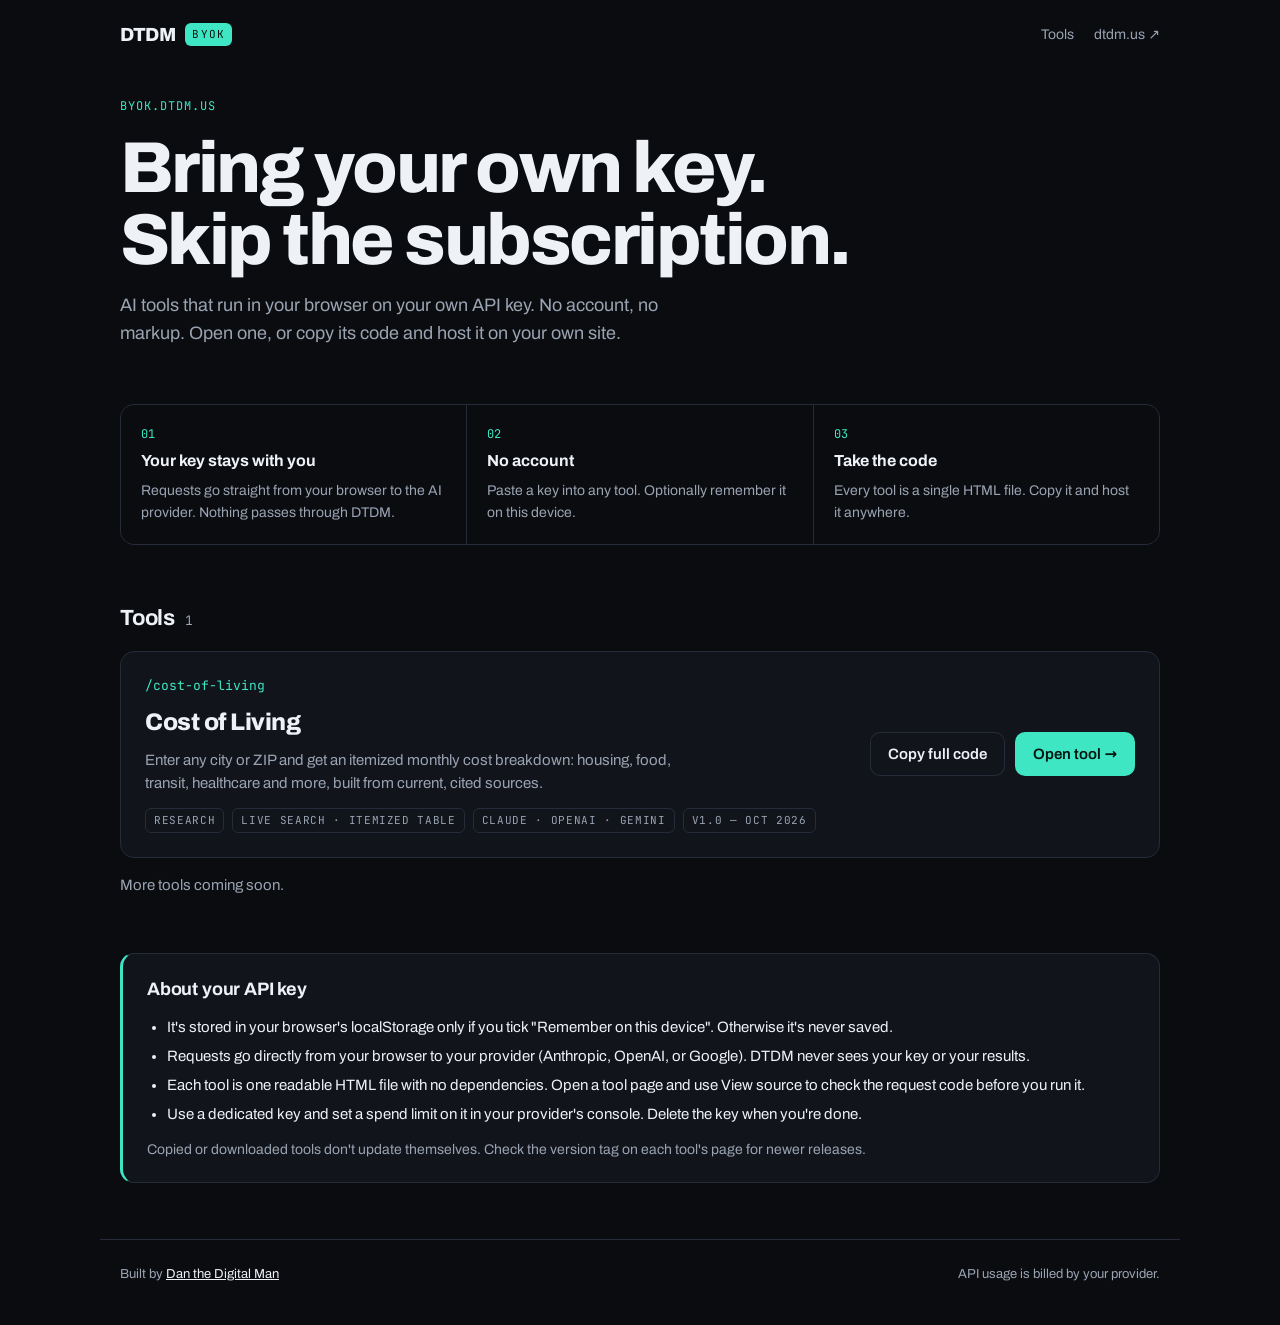
==== public/index.html @ 5bd06b3e "Add files via upload" ====
<!doctype html>
<html lang="en">
<head>
<meta charset="utf-8">
<meta name="viewport" content="width=device-width, initial-scale=1">
<title>BYOK Tools · DTDM</title>
<meta name="description" content="AI tools that run in your browser on your own API key. No account, no markup. Open one, or copy its code and host it on your own site.">
<meta name="theme-color" content="#0a0c10">
<meta property="og:title" content="BYOK Tools · DTDM">
<meta property="og:description" content="Bring your own key. Skip the subscription.">
<meta property="og:url" content="https://byok.dtdm.us/">
<link rel="canonical" href="https://byok.dtdm.us/">
<link rel="icon" href="assets/favicon.svg" type="image/svg+xml">
<link rel="preload" href="assets/fonts/archivo-latin.woff2" as="font" type="font/woff2" crossorigin>
<link rel="stylesheet" href="assets/fonts.css">
<link rel="stylesheet" href="assets/site.css">
</head>
<body>

<header class="shell site-header">
  <a class="brand" href="./" aria-label="BYOK Tools home"><b>DTDM</b><span class="pill">BYOK</span></a>
  <nav class="nav" aria-label="Main">
    <a href="#tools">Tools</a>
    <a href="https://dtdm.us" target="_blank" rel="noopener">dtdm.us ↗</a>
  </nav>
</header>

<main class="shell">

  <section class="hero">
    <div class="mono eyebrow">byok.dtdm.us</div>
    <h1>Bring your own key. Skip the subscription.</h1>
    <p class="lede">AI tools that run in your browser on your own API key. No account, no markup. Open one, or copy its code and host it on your own site.</p>
  </section>

  <section class="facts" aria-label="Why BYOK">
    <div><span class="n">01</span><strong>Your key stays with you</strong><span class="t">Requests go straight from your browser to the AI provider. Nothing passes through DTDM.</span></div>
    <div><span class="n">02</span><strong>No account</strong><span class="t">Paste a key into any tool. Optionally remember it on this device.</span></div>
    <div><span class="n">03</span><strong>Take the code</strong><span class="t">Every tool is a single HTML file. Copy it and host it anywhere.</span></div>
  </section>

  <section class="tools" id="tools">
    <div class="tools-head"><h2>Tools</h2><span class="count">1</span></div>

    <article class="tool-card">
      <div class="body">
        <div class="slug">/cost-of-living</div>
        <h3>Cost of Living</h3>
        <p>Enter any city or ZIP and get an itemized monthly cost breakdown: housing, food, transit, healthcare and more, built from current, cited sources.</p>
        <div class="chips">
          <span>Research</span>
          <span>Live search · Itemized table</span>
          <span>Claude · OpenAI · Gemini</span>
          <span>v1.0 — Oct 2026</span>
        </div>
      </div>
      <div class="btn-row">
        <button type="button" class="btn" data-copy="tools/cost-of-living.html">Copy full code</button>
        <a class="btn btn-primary" href="cost-of-living/">Open tool →</a>
      </div>
    </article>

    <p class="muted">More tools coming soon.</p>
  </section>

  <section class="trust" id="trust" aria-labelledby="trust-h">
    <h2 id="trust-h">About your API key</h2>
    <ul>
      <li>It's stored in your browser's localStorage only if you tick "Remember on this device". Otherwise it's never saved.</li>
      <li>Requests go directly from your browser to your provider (Anthropic, OpenAI, or Google). DTDM never sees your key or your results.</li>
      <li>Each tool is one readable HTML file with no dependencies. Open a tool page and use View source to check the request code before you run it.</li>
      <li>Use a dedicated key and set a spend limit on it in your provider's console. Delete the key when you're done.</li>
    </ul>
    <p>Copied or downloaded tools don't update themselves. Check the version tag on each tool's page for newer releases.</p>
  </section>

</main>

<footer class="shell site-footer">
  <span>Built by <a href="https://dtdm.us" target="_blank" rel="noopener">Dan the Digital Man</a></span>
  <span>API usage is billed by your provider.</span>
</footer>

<script src="assets/site.js"></script>
</body>
</html>
---- public/assets/fonts.css ----
/* Self-hosted fonts (Archivo + JetBrains Mono). Variable fonts: one file per script covers every weight. */
@font-face{font-family:'Archivo';font-style:normal;font-weight:400 800;font-display:swap;src:url("fonts/archivo-vietnamese.woff2") format('woff2');unicode-range:U+0102-0103,U+0110-0111,U+0128-0129,U+0168-0169,U+01A0-01A1,U+01AF-01B0,U+0300-0301,U+0303-0304,U+0308-0309,U+0323,U+0329,U+1EA0-1EF9,U+20AB}
@font-face{font-family:'Archivo';font-style:normal;font-weight:400 800;font-display:swap;src:url("fonts/archivo-latin-ext.woff2") format('woff2');unicode-range:U+0100-02BA,U+02BD-02C5,U+02C7-02CC,U+02CE-02D7,U+02DD-02FF,U+0304,U+0308,U+0329,U+1D00-1DBF,U+1E00-1E9F,U+1EF2-1EFF,U+2020,U+20A0-20AB,U+20AD-20C0,U+2113,U+2C60-2C7F,U+A720-A7FF}
@font-face{font-family:'Archivo';font-style:normal;font-weight:400 800;font-display:swap;src:url("fonts/archivo-latin.woff2") format('woff2');unicode-range:U+0000-00FF,U+0131,U+0152-0153,U+02BB-02BC,U+02C6,U+02DA,U+02DC,U+0304,U+0308,U+0329,U+2000-206F,U+20AC,U+2122,U+2191,U+2193,U+2212,U+2215,U+FEFF,U+FFFD}
@font-face{font-family:'JetBrains Mono';font-style:normal;font-weight:400 500;font-display:swap;src:url("fonts/jetbrains-mono-cyrillic-ext.woff2") format('woff2');unicode-range:U+0460-052F,U+1C80-1C8A,U+20B4,U+2DE0-2DFF,U+A640-A69F,U+FE2E-FE2F}
@font-face{font-family:'JetBrains Mono';font-style:normal;font-weight:400 500;font-display:swap;src:url("fonts/jetbrains-mono-cyrillic.woff2") format('woff2');unicode-range:U+0301,U+0400-045F,U+0490-0491,U+04B0-04B1,U+2116}
@font-face{font-family:'JetBrains Mono';font-style:normal;font-weight:400 500;font-display:swap;src:url("fonts/jetbrains-mono-greek.woff2") format('woff2');unicode-range:U+0370-0377,U+037A-037F,U+0384-038A,U+038C,U+038E-03A1,U+03A3-03FF}
@font-face{font-family:'JetBrains Mono';font-style:normal;font-weight:400 500;font-display:swap;src:url("fonts/jetbrains-mono-vietnamese.woff2") format('woff2');unicode-range:U+0102-0103,U+0110-0111,U+0128-0129,U+0168-0169,U+01A0-01A1,U+01AF-01B0,U+0300-0301,U+0303-0304,U+0308-0309,U+0323,U+0329,U+1EA0-1EF9,U+20AB}
@font-face{font-family:'JetBrains Mono';font-style:normal;font-weight:400 500;font-display:swap;src:url("fonts/jetbrains-mono-latin-ext.woff2") format('woff2');unicode-range:U+0100-02BA,U+02BD-02C5,U+02C7-02CC,U+02CE-02D7,U+02DD-02FF,U+0304,U+0308,U+0329,U+1D00-1DBF,U+1E00-1E9F,U+1EF2-1EFF,U+2020,U+20A0-20AB,U+20AD-20C0,U+2113,U+2C60-2C7F,U+A720-A7FF}
@font-face{font-family:'JetBrains Mono';font-style:normal;font-weight:400 500;font-display:swap;src:url("fonts/jetbrains-mono-latin.woff2") format('woff2');unicode-range:U+0000-00FF,U+0131,U+0152-0153,U+02BB-02BC,U+02C6,U+02DA,U+02DC,U+0304,U+0308,U+0329,U+2000-206F,U+20AC,U+2122,U+2191,U+2193,U+2212,U+2215,U+FEFF,U+FFFD}
---- public/assets/site.css ----
/* BYOK site styles. Palette and type live in :root; change them here and every page follows. */
:root {
  --bg: #0a0c10;
  --panel: #11141b;
  --panel2: #171b25;
  --line: #252b38;
  --line-hover: #3a4252;
  --ink: #eef1f6;
  --mute: #9aa3b2;
  --acc: #3ee6c4;
  --acc-hover: #6cf0d4;
  --accink: #04140f;
  --err: #ff8a8a;
  --ok: #3ee6c4;
  --sans: Archivo, system-ui, -apple-system, "Segoe UI", Roboto, Helvetica, Arial, sans-serif;
  --mono: "JetBrains Mono", ui-monospace, SFMono-Regular, Menlo, Consolas, monospace;
}

*, *::before, *::after { box-sizing: border-box; }
html { -webkit-text-size-adjust: 100%; }
body {
  margin: 0; min-height: 100vh; display: flex; flex-direction: column;
  background: var(--bg); color: var(--ink);
  font-family: var(--sans); font-size: 15px; line-height: 1.55;
  -webkit-font-smoothing: antialiased;
}
a { color: var(--acc); }
a:hover { color: #9af5e2; }
:focus-visible { outline: 2px solid var(--acc); outline-offset: 2px; border-radius: 6px; }
h1, h2, h3 { margin: 0; }
p { margin: 0; }
code { font-family: var(--mono); font-size: 0.92em; color: var(--ink); }

.shell { width: 100%; max-width: 1080px; margin: 0 auto; padding-left: 20px; padding-right: 20px; }
main.shell { flex: 1; display: grid; grid-template-columns: minmax(0, 1fr); gap: 56px; align-content: start; }

/* Header */
.site-header { display: flex; align-items: center; justify-content: space-between; gap: 16px; flex-wrap: wrap; padding-top: 20px; padding-bottom: 20px; }
.brand { display: flex; align-items: center; gap: 10px; color: var(--ink); text-decoration: none; }
.brand:hover { color: var(--ink); }
.brand b { font-weight: 800; font-size: 19px; letter-spacing: -0.02em; }
.brand .pill { font-family: var(--mono); font-size: 11px; letter-spacing: 0.1em; color: var(--accink); background: var(--acc); border-radius: 6px; padding: 3px 7px; }
.nav { display: flex; gap: 20px; font-size: 14px; white-space: nowrap; }
.nav a { color: var(--mute); text-decoration: none; }
.nav a:hover { color: var(--ink); }

/* Type helpers */
.mono { font-family: var(--mono); font-size: 12px; letter-spacing: 0.08em; text-transform: uppercase; }
.eyebrow { color: var(--acc); }
.lede { color: var(--mute); font-size: 18px; max-width: 58ch; text-wrap: pretty; }
.muted { color: var(--mute); }

/* Buttons */
.btn {
  display: inline-flex; align-items: center; justify-content: center; gap: 8px;
  min-height: 44px; padding: 10px 18px; border: 0; border-radius: 10px;
  font: 600 15px var(--sans); text-decoration: none; cursor: pointer;
  background: transparent; color: var(--ink); box-shadow: inset 0 0 0 1px var(--line);
}
.btn:hover { color: var(--ink); box-shadow: inset 0 0 0 1px var(--acc); }
.btn-primary { background: var(--acc); color: var(--accink); box-shadow: none; }
.btn-primary:hover { background: var(--acc-hover); color: var(--accink); box-shadow: none; }
.btn[disabled] { opacity: 0.55; cursor: not-allowed; }

/* Home */
.hero { display: grid; gap: 16px; max-width: 760px; padding-top: 28px; }
.hero h1 { font-size: clamp(40px, 7vw, 72px); line-height: 1; letter-spacing: -0.035em; font-weight: 800; text-wrap: balance; }
.facts { display: grid; grid-template-columns: repeat(auto-fit, minmax(min(100%, 240px), 1fr)); gap: 1px; background: var(--line); border: 1px solid var(--line); border-radius: 14px; overflow: hidden; }
.facts > div { background: var(--bg); padding: 20px; display: grid; gap: 6px; align-content: start; }
.facts .n { font-family: var(--mono); font-size: 12px; color: var(--acc); }
.facts strong { font-size: 16px; }
.facts span.t { color: var(--mute); font-size: 14px; text-wrap: pretty; }

.tools { display: grid; gap: 16px; }
.tools-head { display: flex; align-items: baseline; gap: 10px; }
.tools-head h2 { font-size: 22px; font-weight: 700; letter-spacing: -0.01em; }
.tools-head .count { font-family: var(--mono); font-size: 13px; color: var(--mute); }
.tool-card { background: var(--panel); border: 1px solid var(--line); border-radius: 14px; padding: 24px; display: flex; gap: 24px; flex-wrap: wrap; align-items: center; justify-content: space-between; }
.tool-card:hover { border-color: var(--line-hover); }
.tool-card .body { display: grid; gap: 8px; flex: 1 1 420px; min-width: 0; }
.tool-card .slug { font-family: var(--mono); font-size: 13px; color: var(--acc); }
.tool-card h3 { font-size: 24px; font-weight: 800; letter-spacing: -0.02em; }
.tool-card p { color: var(--mute); max-width: 62ch; text-wrap: pretty; }
.chips { display: flex; gap: 8px; flex-wrap: wrap; margin-top: 4px; font-family: var(--mono); font-size: 11px; letter-spacing: 0.06em; text-transform: uppercase; color: var(--mute); }
.chips span { border: 1px solid var(--line); border-radius: 6px; padding: 3px 8px; }
.btn-row { display: flex; gap: 10px; flex-wrap: wrap; }

/* Trust panel */
.trust { background: var(--panel); border: 1px solid var(--line); border-left: 3px solid var(--acc); border-radius: 14px; padding: 22px 24px; display: grid; gap: 12px; }
.trust h2, .trust h3 { font-size: 18px; font-weight: 700; letter-spacing: -0.01em; }
.trust ul { margin: 0; padding-left: 20px; display: grid; gap: 6px; }
.trust p { color: var(--mute); font-size: 14px; }

/* Tool page */
.back { color: var(--mute); text-decoration: none; font-size: 14px; justify-self: start; }
.back:hover { color: var(--ink); }
.tool-head { display: flex; gap: 24px; flex-wrap: wrap; align-items: flex-end; justify-content: space-between; }
.tool-head .body { display: grid; gap: 8px; flex: 1 1 420px; min-width: 0; }
.tool-head .slug { font-family: var(--mono); font-size: 13px; color: var(--acc); }
.tool-head h1 { font-size: clamp(34px, 5vw, 48px); line-height: 1.05; letter-spacing: -0.03em; font-weight: 800; }
.tool-head p { color: var(--mute); max-width: 62ch; text-wrap: pretty; }
.copy-state { font-size: 13px; color: var(--mute); min-height: 1.4em; }
.copy-state.bad { color: var(--err); }
.runner { border: 1px solid var(--line); border-radius: 14px; overflow: hidden; background: var(--bg); }
.runner iframe { display: block; width: 100%; height: 1100px; border: 0; background: var(--bg); }
.codebox pre { font-variant-ligatures: none; margin: 0; max-height: 460px; overflow: auto; background: #07090c; border: 1px solid var(--line); border-radius: 14px; padding: 16px; font: 12.5px/1.55 var(--mono); color: #c9d1db; tab-size: 2; white-space: pre; }
.how { display: grid; gap: 12px; }
.how h2 { font-size: 18px; font-weight: 700; }
.how ol { margin: 0; padding-left: 20px; display: grid; gap: 6px; color: var(--mute); }
.how ol strong { color: var(--ink); font-weight: 600; }

/* Footer */
.site-footer { display: flex; gap: 16px; flex-wrap: wrap; justify-content: space-between; padding-top: 24px; padding-bottom: 40px; margin-top: 56px; border-top: 1px solid var(--line); color: var(--mute); font-size: 13px; }
.site-footer a { color: var(--ink); }

[hidden] { display: none !important; }
@media (max-width: 640px) {
  main.shell { gap: 40px; }
  .nav { gap: 14px; }
  .runner iframe { height: 1400px; }
}
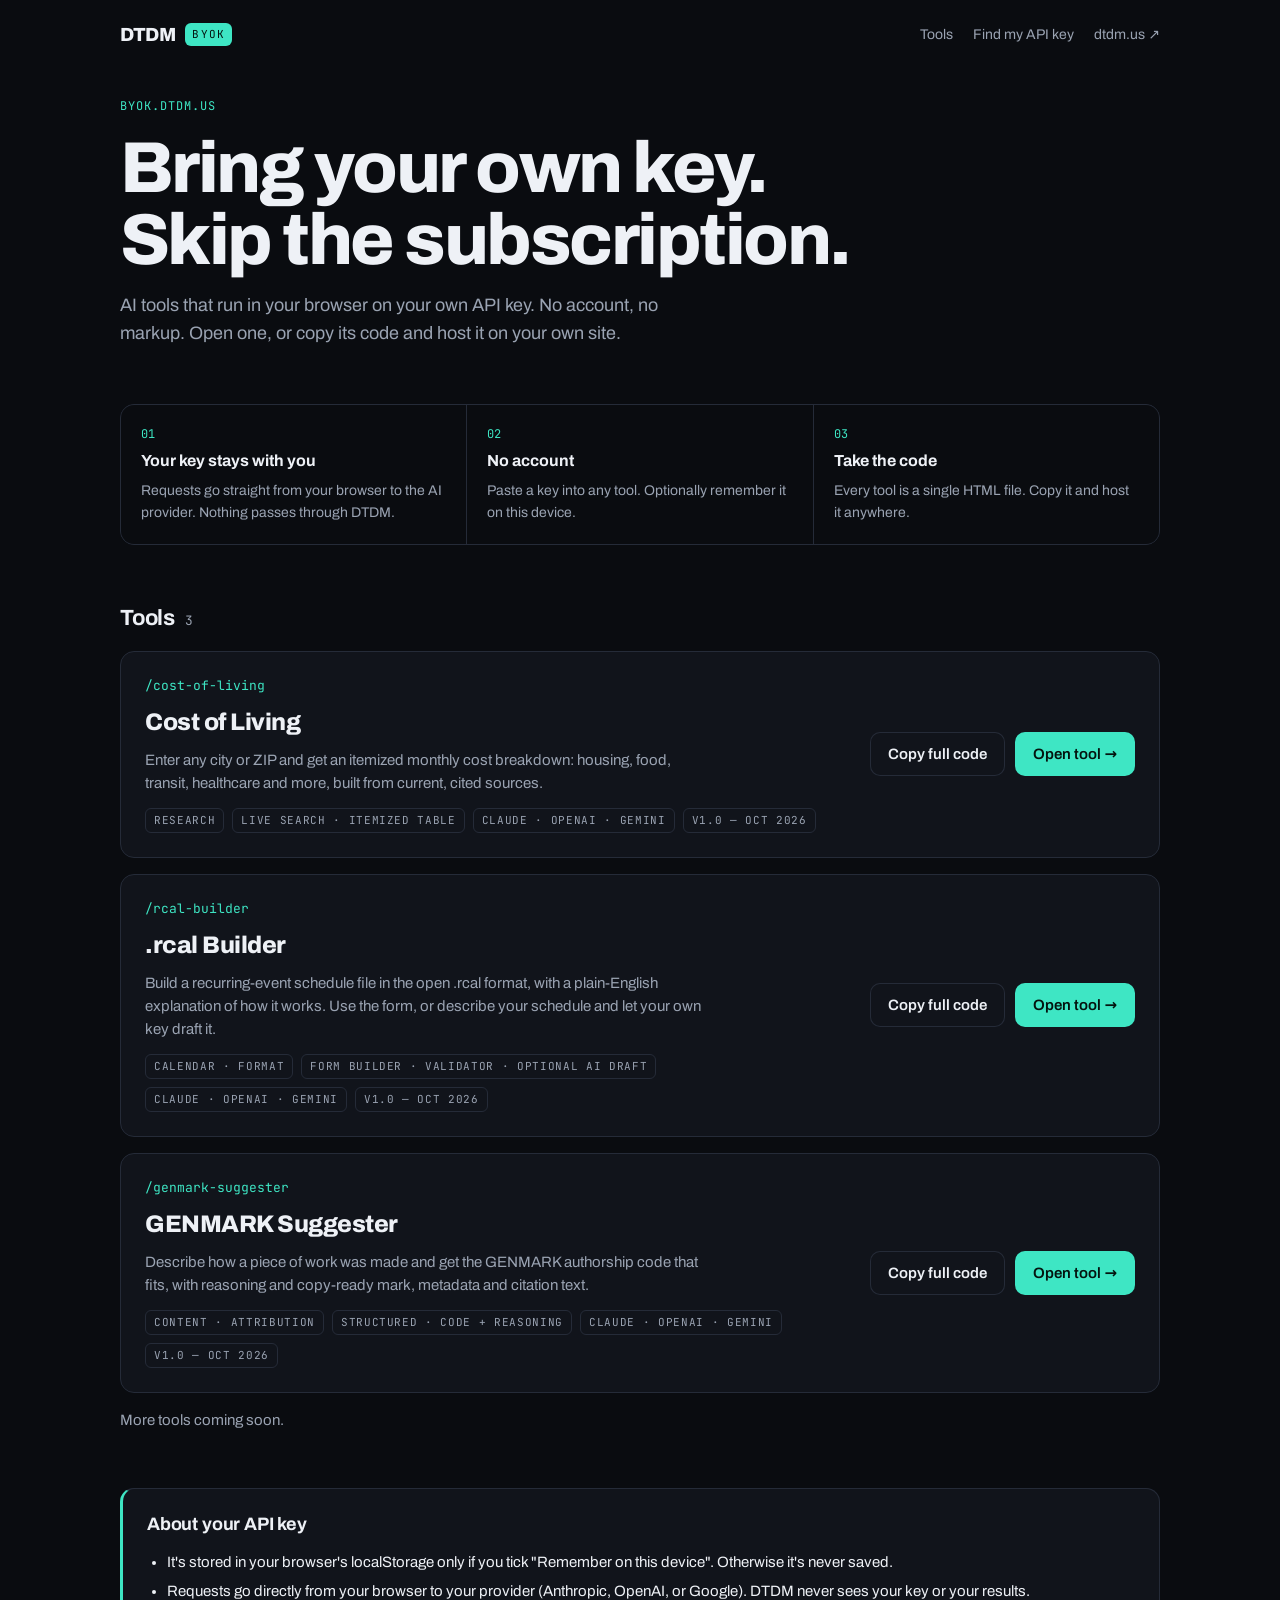
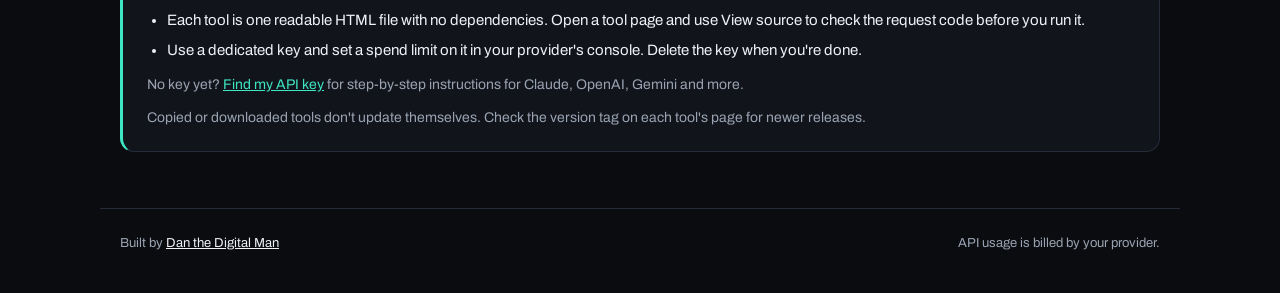
==== commit e3f512c5: "Add .rcal Builder, GENMARK Suggester, and Find My API Key page Co-Authored-By: Claude Sonnet 5.5 <no" ====
--- a/public/index.html
+++ b/public/index.html
@@ -21,6 +21,7 @@
   <a class="brand" href="./" aria-label="BYOK Tools home"><b>DTDM</b><span class="pill">BYOK</span></a>
   <nav class="nav" aria-label="Main">
     <a href="#tools">Tools</a>
+    <a href="find-my-api-key/">Find my API key</a>
     <a href="https://dtdm.us" target="_blank" rel="noopener">dtdm.us ↗</a>
   </nav>
 </header>
@@ -40,7 +41,7 @@
   </section>
 
   <section class="tools" id="tools">
-    <div class="tools-head"><h2>Tools</h2><span class="count">1</span></div>
+    <div class="tools-head"><h2>Tools</h2><span class="count">3</span></div>
 
     <article class="tool-card">
       <div class="body">
@@ -60,6 +61,32 @@
       </div>
     </article>
 
+    <article class="tool-card">
+      <div class="body">
+        <div class="slug">/rcal-builder</div>
+        <h3>.rcal Builder</h3>
+        <p>Build a recurring-event schedule file in the open .rcal format, with a plain-English explanation of how it works. Use the form, or describe your schedule and let your own key draft it.</p>
+        <div class="chips"><span>Calendar · Format</span><span>Form builder · Validator · Optional AI draft</span><span>Claude · OpenAI · Gemini</span><span>v1.0 — Oct 2026</span></div>
+      </div>
+      <div class="btn-row">
+        <button type="button" class="btn" data-copy="tools/rcal-builder.html">Copy full code</button>
+        <a class="btn btn-primary" href="rcal-builder/">Open tool →</a>
+      </div>
+    </article>
+
+    <article class="tool-card">
+      <div class="body">
+        <div class="slug">/genmark-suggester</div>
+        <h3>GENMARK Suggester</h3>
+        <p>Describe how a piece of work was made and get the GENMARK authorship code that fits, with reasoning and copy-ready mark, metadata and citation text.</p>
+        <div class="chips"><span>Content · Attribution</span><span>Structured · Code + reasoning</span><span>Claude · OpenAI · Gemini</span><span>v1.0 — Oct 2026</span></div>
+      </div>
+      <div class="btn-row">
+        <button type="button" class="btn" data-copy="tools/genmark-suggester.html">Copy full code</button>
+        <a class="btn btn-primary" href="genmark-suggester/">Open tool →</a>
+      </div>
+    </article>
+
     <p class="muted">More tools coming soon.</p>
   </section>
 
@@ -71,6 +98,7 @@
       <li>Each tool is one readable HTML file with no dependencies. Open a tool page and use View source to check the request code before you run it.</li>
       <li>Use a dedicated key and set a spend limit on it in your provider's console. Delete the key when you're done.</li>
     </ul>
+    <p>No key yet? <a href="find-my-api-key/">Find my API key</a> for step-by-step instructions for Claude, OpenAI, Gemini and more.</p>
     <p>Copied or downloaded tools don't update themselves. Check the version tag on each tool's page for newer releases.</p>
   </section>
 
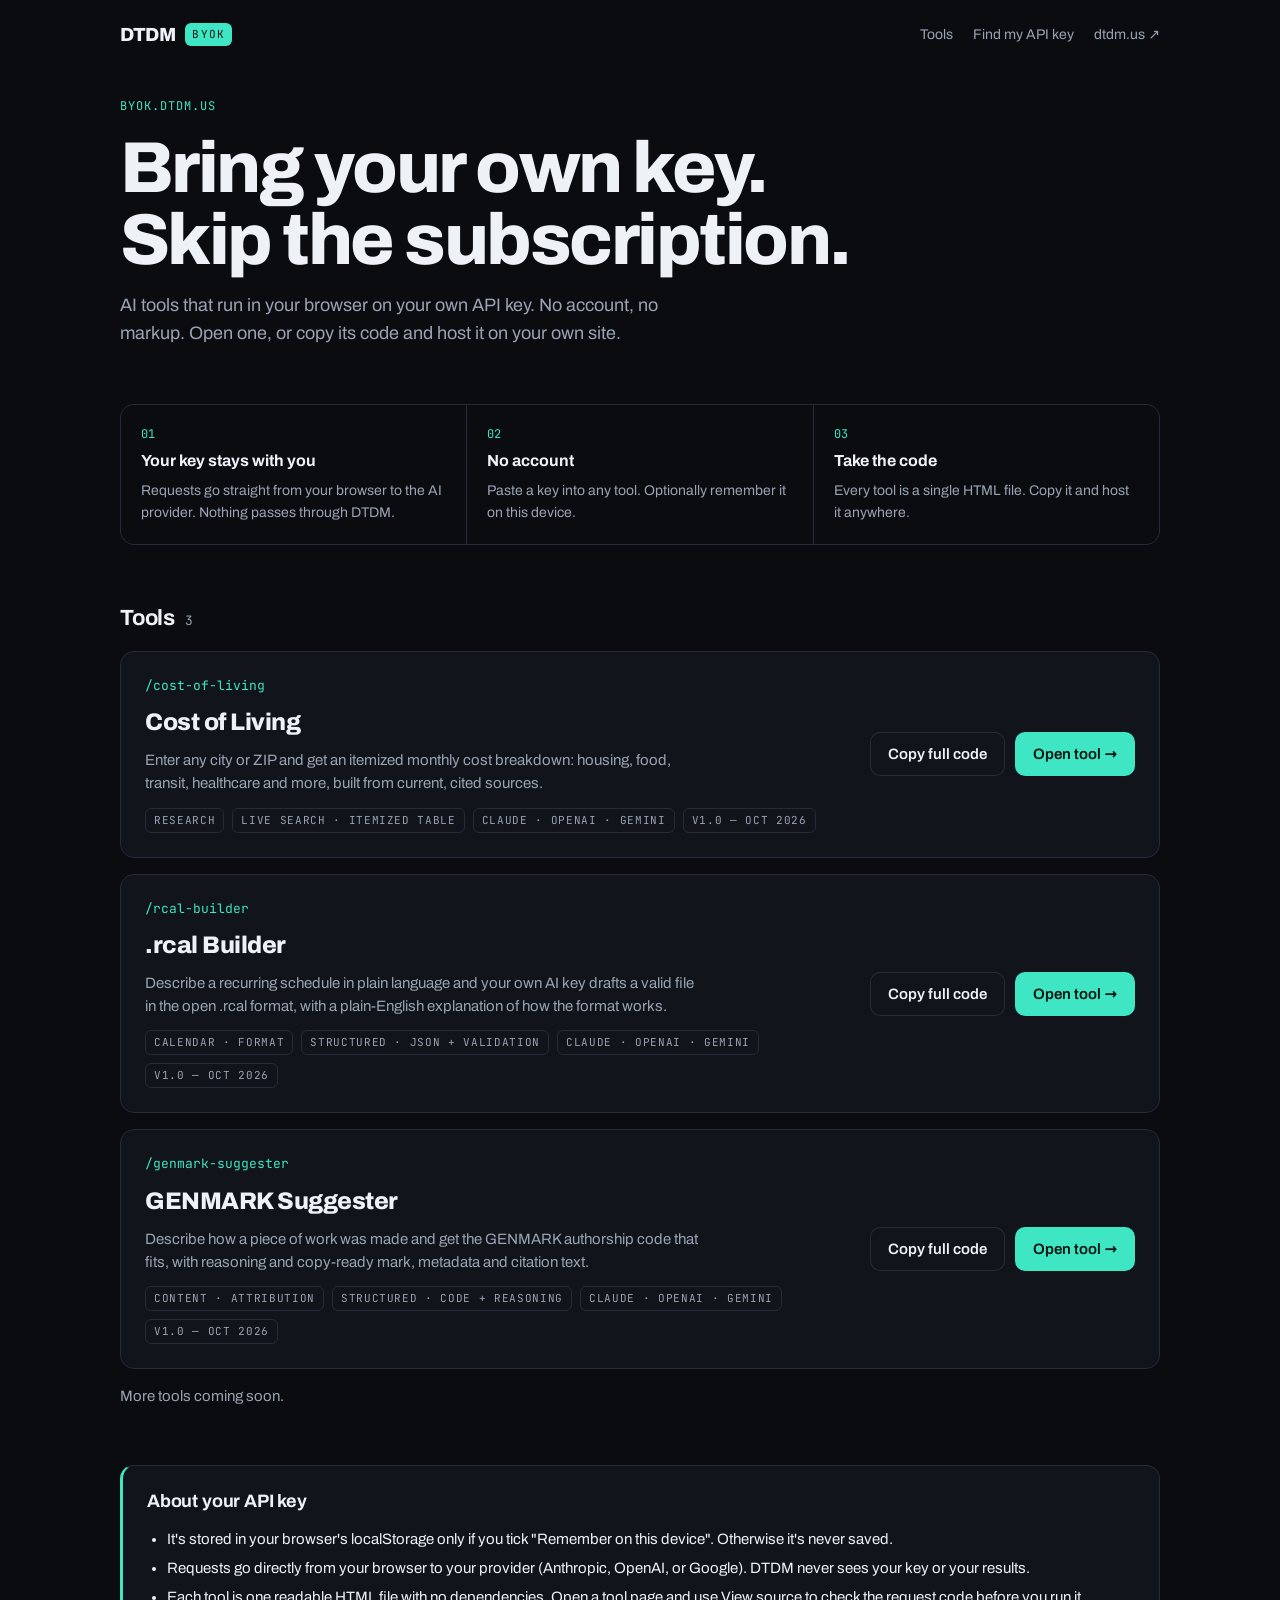
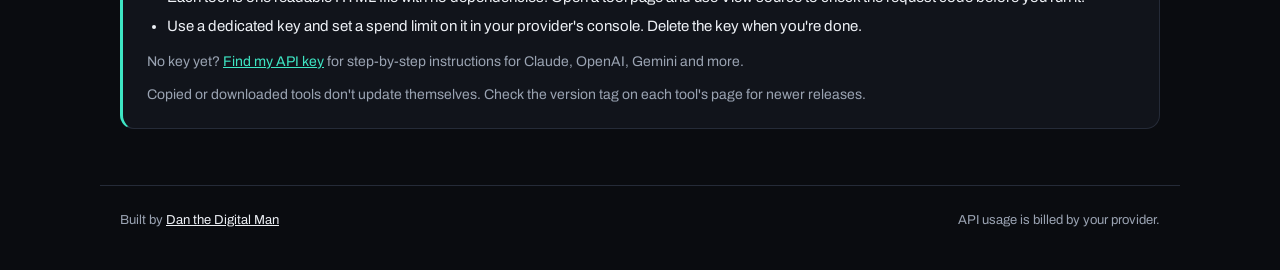
==== commit 85adf3f5: "rcal builder: AI-only (key required); no-key builder stays on EventStrand Co-Authored-By: Claude Son" ====
--- a/public/index.html
+++ b/public/index.html
@@ -65,8 +65,8 @@
       <div class="body">
         <div class="slug">/rcal-builder</div>
         <h3>.rcal Builder</h3>
-        <p>Build a recurring-event schedule file in the open .rcal format, with a plain-English explanation of how it works. Use the form, or describe your schedule and let your own key draft it.</p>
-        <div class="chips"><span>Calendar · Format</span><span>Form builder · Validator · Optional AI draft</span><span>Claude · OpenAI · Gemini</span><span>v1.0 — Oct 2026</span></div>
+        <p>Describe a recurring schedule in plain language and your own AI key drafts a valid file in the open .rcal format, with a plain-English explanation of how the format works.</p>
+        <div class="chips"><span>Calendar · Format</span><span>Structured · JSON + validation</span><span>Claude · OpenAI · Gemini</span><span>v1.0 — Oct 2026</span></div>
       </div>
       <div class="btn-row">
         <button type="button" class="btn" data-copy="tools/rcal-builder.html">Copy full code</button>
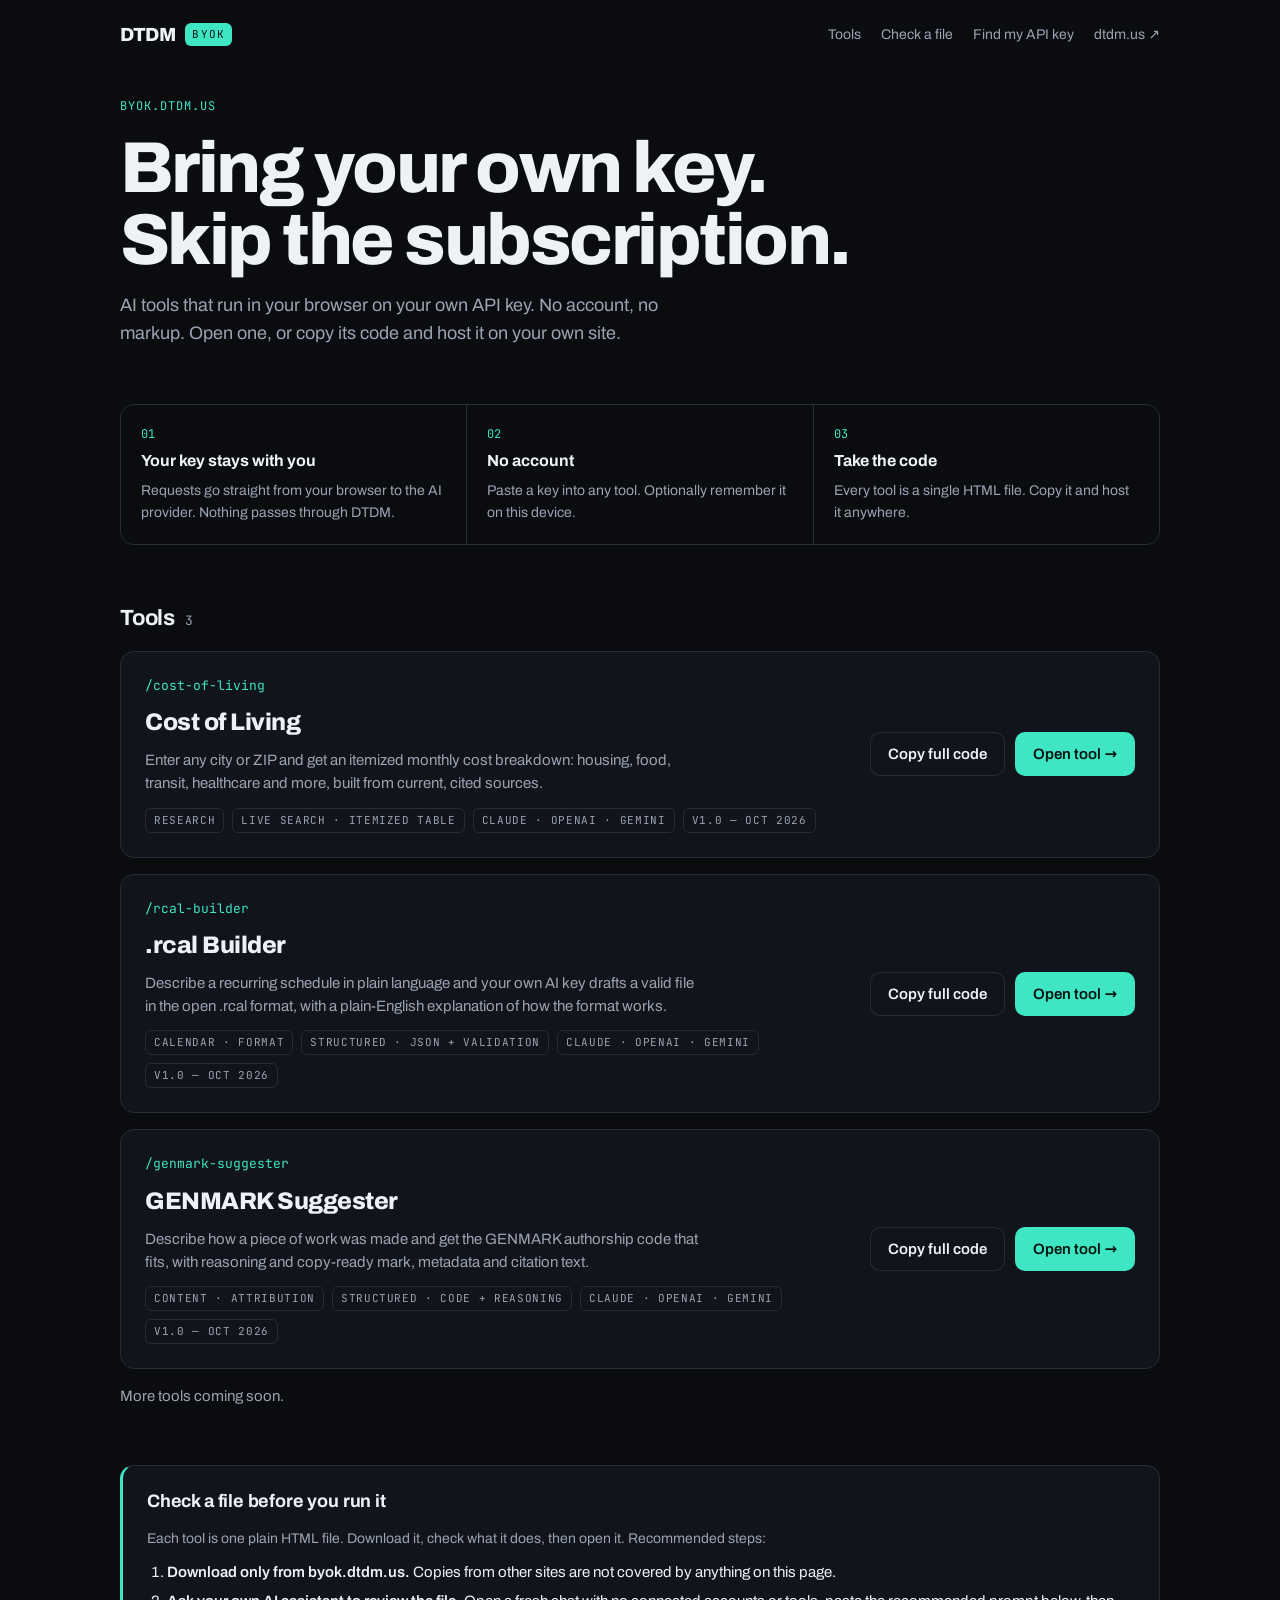
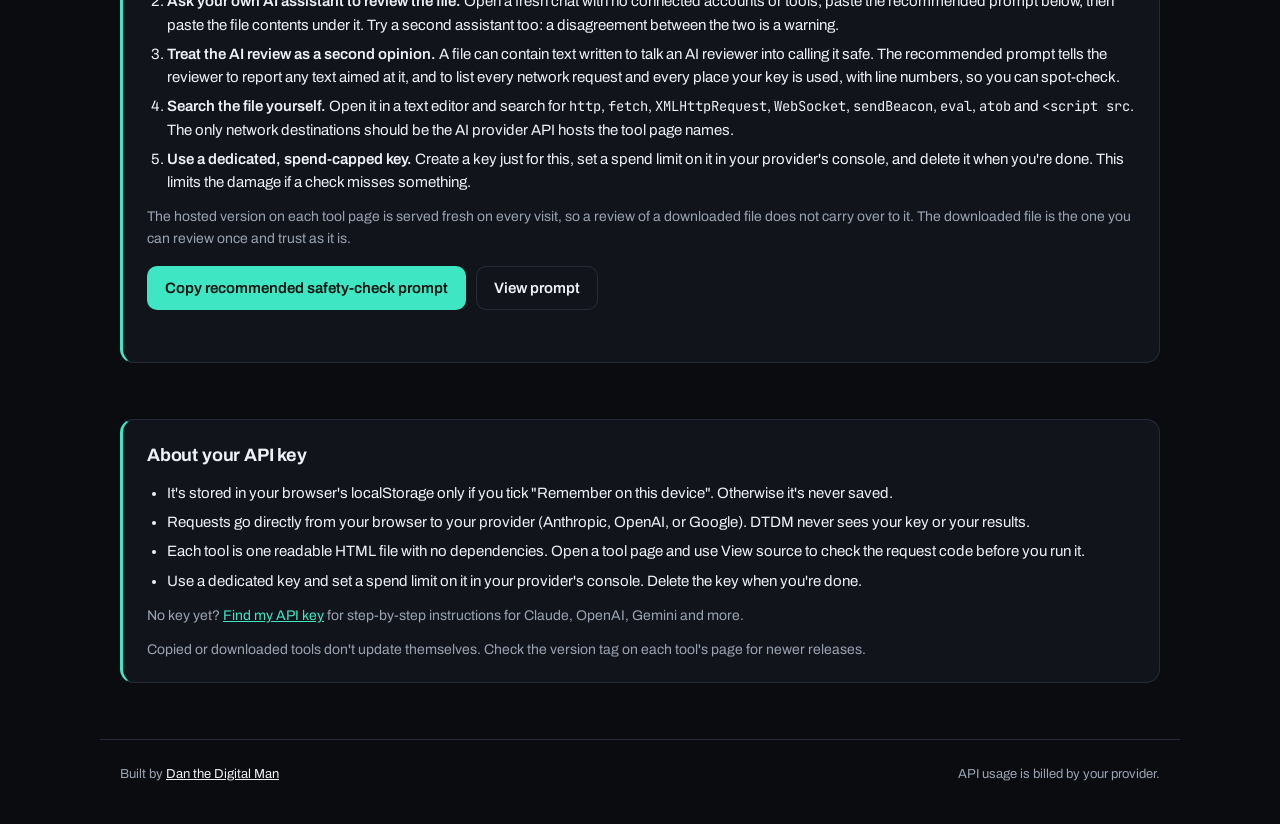
==== commit fb5746ba: "Add file safety-check recommendations and prompt buttons - Homepage: "Check a file before you run it" ====
--- a/public/index.html
+++ b/public/index.html
@@ -21,6 +21,7 @@
   <a class="brand" href="./" aria-label="BYOK Tools home"><b>DTDM</b><span class="pill">BYOK</span></a>
   <nav class="nav" aria-label="Main">
     <a href="#tools">Tools</a>
+    <a href="#check-a-file">Check a file</a>
     <a href="find-my-api-key/">Find my API key</a>
     <a href="https://dtdm.us" target="_blank" rel="noopener">dtdm.us ↗</a>
   </nav>
@@ -90,6 +91,27 @@
     <p class="muted">More tools coming soon.</p>
   </section>
 
+  <section class="trust" id="check-a-file" aria-labelledby="check-h">
+    <h2 id="check-h">Check a file before you run it</h2>
+    <p>Each tool is one plain HTML file. Download it, check what it does, then open it. Recommended steps:</p>
+    <ol>
+      <li><strong>Download only from byok.dtdm.us.</strong> Copies from other sites are not covered by anything on this page.</li>
+      <li><strong>Ask your own AI assistant to review the file.</strong> Open a fresh chat with no connected accounts or tools, paste the recommended prompt below, then paste the file contents under it. Try a second assistant too: a disagreement between the two is a warning.</li>
+      <li><strong>Treat the AI review as a second opinion.</strong> A file can contain text written to talk an AI reviewer into calling it safe. The recommended prompt tells the reviewer to report any text aimed at it, and to list every network request and every place your key is used, with line numbers, so you can spot-check.</li>
+      <li><strong>Search the file yourself.</strong> Open it in a text editor and search for <code>http</code>, <code>fetch</code>, <code>XMLHttpRequest</code>, <code>WebSocket</code>, <code>sendBeacon</code>, <code>eval</code>, <code>atob</code> and <code>&lt;script src</code>. The only network destinations should be the AI provider API hosts the tool page names.</li>
+      <li><strong>Use a dedicated, spend-capped key.</strong> Create a key just for this, set a spend limit on it in your provider's console, and delete it when you're done. This limits the damage if a check misses something.</li>
+    </ol>
+    <p>The hosted version on each tool page is served fresh on every visit, so a review of a downloaded file does not carry over to it. The downloaded file is the one you can review once and trust as it is.</p>
+    <div class="btn-row">
+      <button type="button" class="btn btn-primary" data-copy="assets/safety-check-prompt.txt">Copy recommended safety-check prompt</button>
+      <button type="button" class="btn" data-source="assets/safety-check-prompt.txt" data-noun="prompt" aria-expanded="false" aria-controls="promptbox">View prompt</button>
+    </div>
+    <div class="copy-state" data-copy-state role="status" aria-live="polite"></div>
+    <div class="codebox" id="promptbox" hidden>
+      <pre tabindex="0" aria-label="Recommended AI file safety-check prompt">Loading…</pre>
+    </div>
+  </section>
+
   <section class="trust" id="trust" aria-labelledby="trust-h">
     <h2 id="trust-h">About your API key</h2>
     <ul>
--- a/public/assets/site.css
+++ b/public/assets/site.css
@@ -88,8 +88,12 @@
 /* Trust panel */
 .trust { background: var(--panel); border: 1px solid var(--line); border-left: 3px solid var(--acc); border-radius: 14px; padding: 22px 24px; display: grid; gap: 12px; }
 .trust h2, .trust h3 { font-size: 18px; font-weight: 700; letter-spacing: -0.01em; }
-.trust ul { margin: 0; padding-left: 20px; display: grid; gap: 6px; }
+.trust ul, .trust ol { margin: 0; padding-left: 20px; display: grid; gap: 6px; }
 .trust p { color: var(--mute); font-size: 14px; }
+.trust li strong { font-weight: 600; }
+.trust .btn-row { margin-top: 4px; }
+.trust .codebox { margin-top: 4px; }
+.safety-note { color: var(--mute); font-size: 14px; max-width: 80ch; }
 
 /* Tool page */
 .back { color: var(--mute); text-decoration: none; font-size: 14px; justify-self: start; }
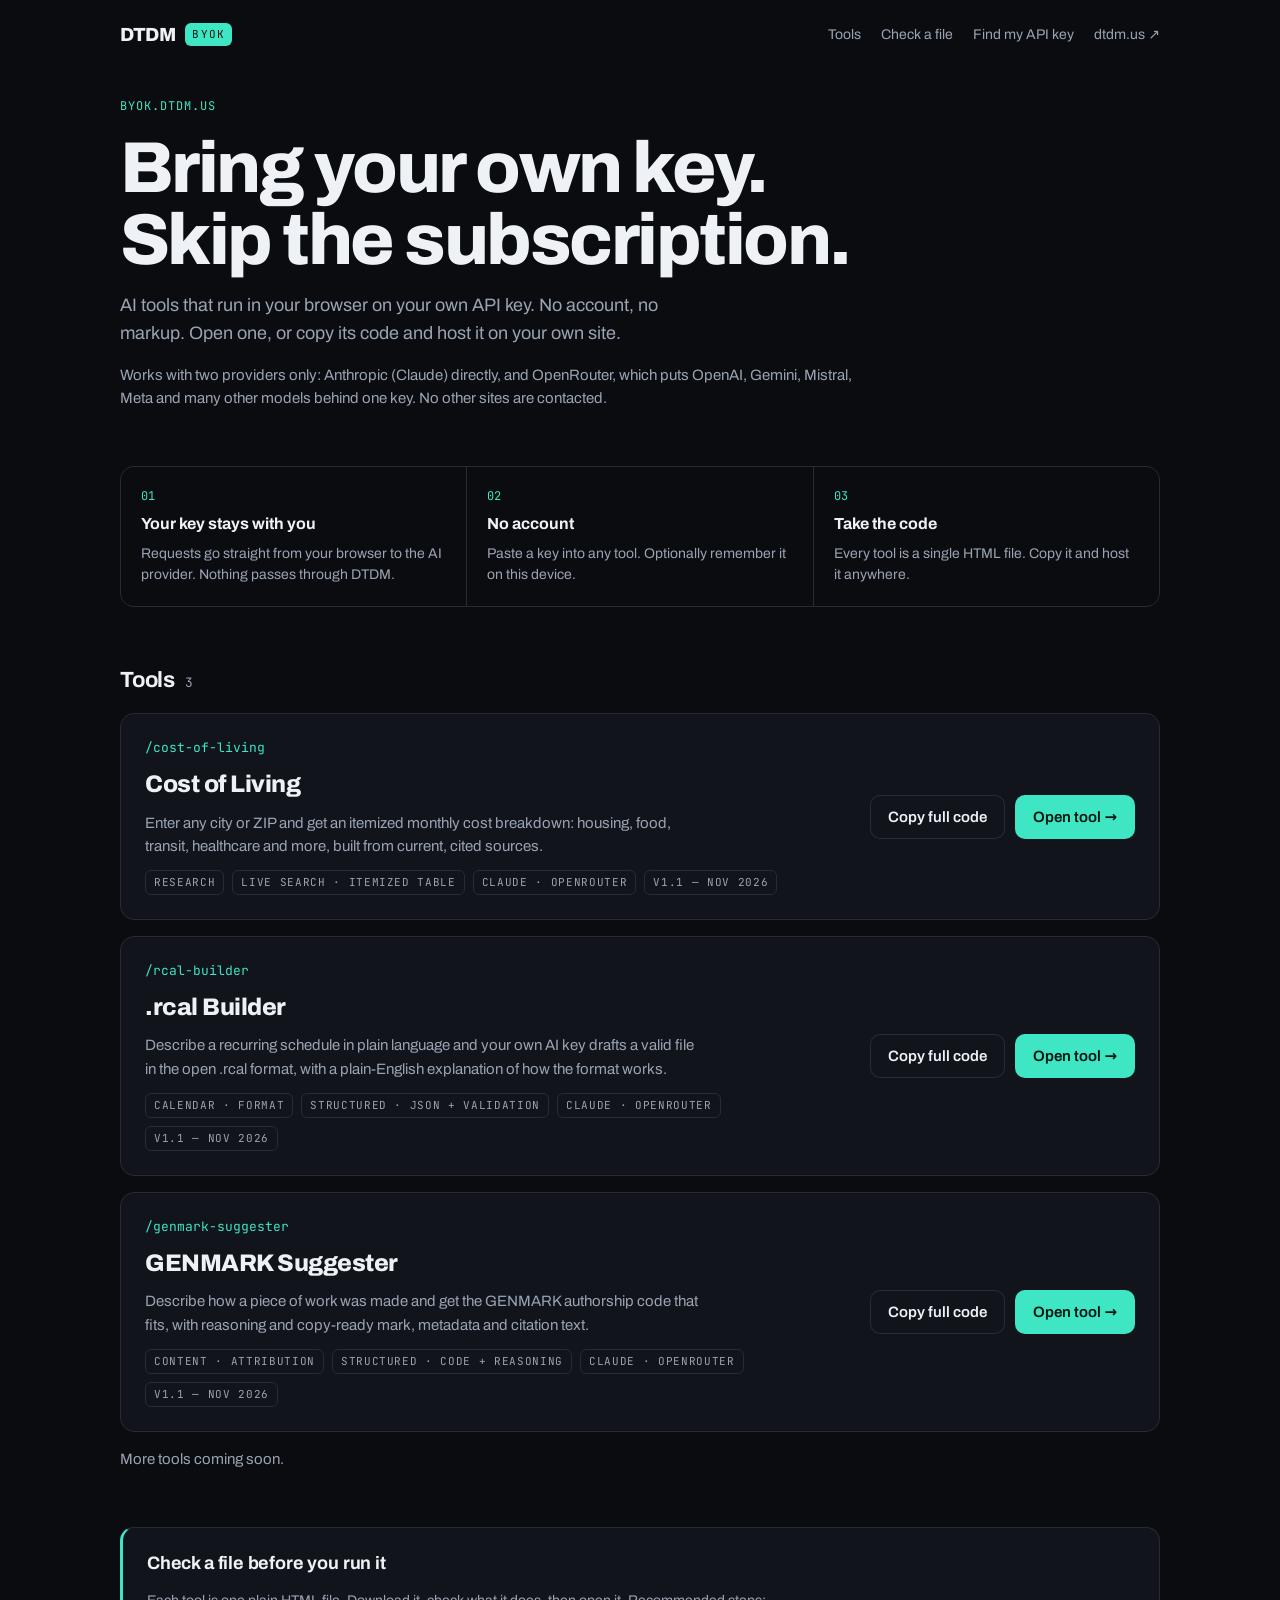
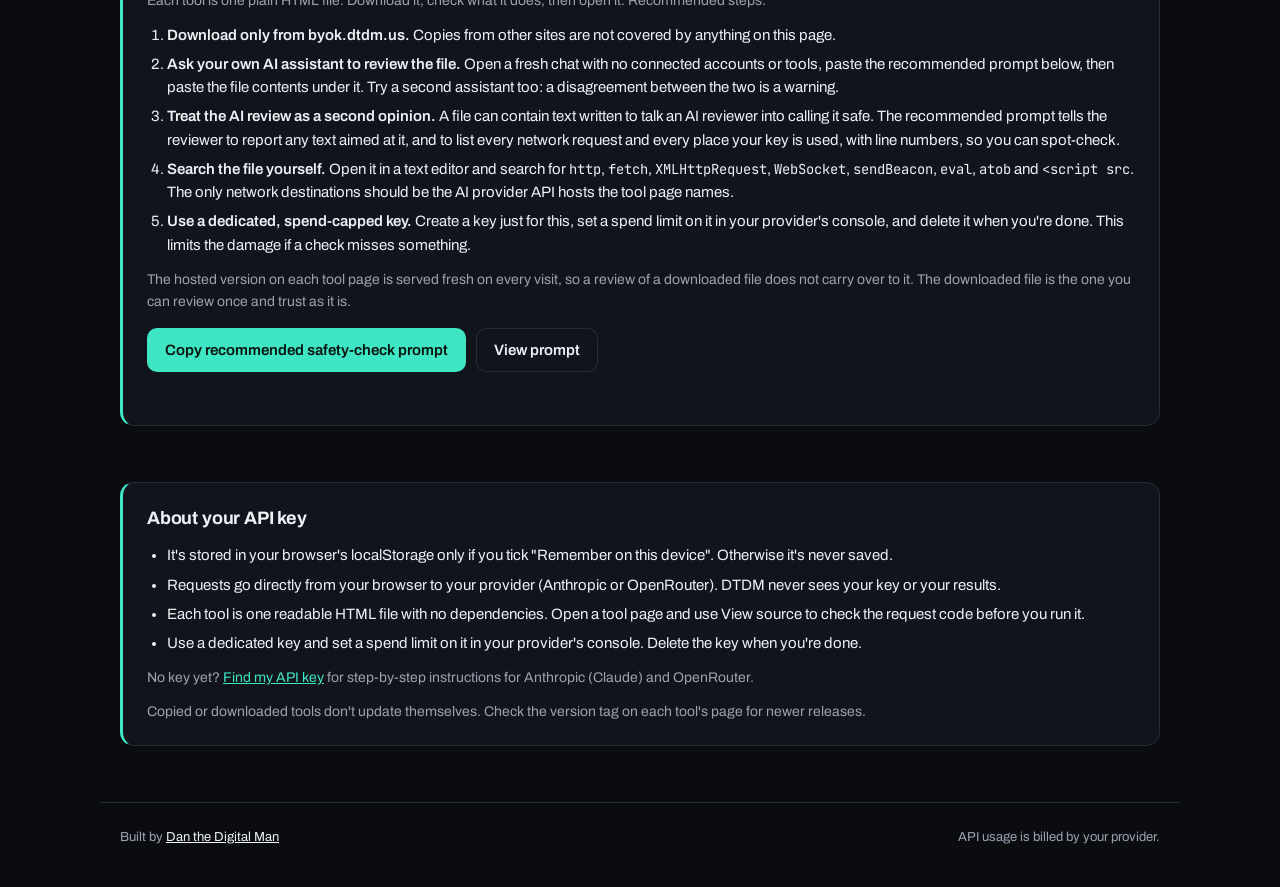
==== commit a10e3ced: "Limit providers to Anthropic and OpenRouter - Tools: replace OpenAI and Gemini adapters with an Open" ====
--- a/public/index.html
+++ b/public/index.html
@@ -33,6 +33,7 @@
     <div class="mono eyebrow">byok.dtdm.us</div>
     <h1>Bring your own key. Skip the subscription.</h1>
     <p class="lede">AI tools that run in your browser on your own API key. No account, no markup. Open one, or copy its code and host it on your own site.</p>
+    <p class="muted" id="providers">Works with two providers only: Anthropic (Claude) directly, and OpenRouter, which puts OpenAI, Gemini, Mistral, Meta and many other models behind one key. No other sites are contacted.</p>
   </section>
 
   <section class="facts" aria-label="Why BYOK">
@@ -52,8 +53,8 @@
         <div class="chips">
           <span>Research</span>
           <span>Live search · Itemized table</span>
-          <span>Claude · OpenAI · Gemini</span>
-          <span>v1.0 — Oct 2026</span>
+          <span>Claude · OpenRouter</span>
+          <span>v1.1 — Nov 2026</span>
         </div>
       </div>
       <div class="btn-row">
@@ -67,7 +68,7 @@
         <div class="slug">/rcal-builder</div>
         <h3>.rcal Builder</h3>
         <p>Describe a recurring schedule in plain language and your own AI key drafts a valid file in the open .rcal format, with a plain-English explanation of how the format works.</p>
-        <div class="chips"><span>Calendar · Format</span><span>Structured · JSON + validation</span><span>Claude · OpenAI · Gemini</span><span>v1.0 — Oct 2026</span></div>
+        <div class="chips"><span>Calendar · Format</span><span>Structured · JSON + validation</span><span>Claude · OpenRouter</span><span>v1.1 — Nov 2026</span></div>
       </div>
       <div class="btn-row">
         <button type="button" class="btn" data-copy="tools/rcal-builder.html">Copy full code</button>
@@ -80,7 +81,7 @@
         <div class="slug">/genmark-suggester</div>
         <h3>GENMARK Suggester</h3>
         <p>Describe how a piece of work was made and get the GENMARK authorship code that fits, with reasoning and copy-ready mark, metadata and citation text.</p>
-        <div class="chips"><span>Content · Attribution</span><span>Structured · Code + reasoning</span><span>Claude · OpenAI · Gemini</span><span>v1.0 — Oct 2026</span></div>
+        <div class="chips"><span>Content · Attribution</span><span>Structured · Code + reasoning</span><span>Claude · OpenRouter</span><span>v1.1 — Nov 2026</span></div>
       </div>
       <div class="btn-row">
         <button type="button" class="btn" data-copy="tools/genmark-suggester.html">Copy full code</button>
@@ -116,11 +117,11 @@
     <h2 id="trust-h">About your API key</h2>
     <ul>
       <li>It's stored in your browser's localStorage only if you tick "Remember on this device". Otherwise it's never saved.</li>
-      <li>Requests go directly from your browser to your provider (Anthropic, OpenAI, or Google). DTDM never sees your key or your results.</li>
+      <li>Requests go directly from your browser to your provider (Anthropic or OpenRouter). DTDM never sees your key or your results.</li>
       <li>Each tool is one readable HTML file with no dependencies. Open a tool page and use View source to check the request code before you run it.</li>
       <li>Use a dedicated key and set a spend limit on it in your provider's console. Delete the key when you're done.</li>
     </ul>
-    <p>No key yet? <a href="find-my-api-key/">Find my API key</a> for step-by-step instructions for Claude, OpenAI, Gemini and more.</p>
+    <p>No key yet? <a href="find-my-api-key/">Find my API key</a> for step-by-step instructions for Anthropic (Claude) and OpenRouter.</p>
     <p>Copied or downloaded tools don't update themselves. Check the version tag on each tool's page for newer releases.</p>
   </section>
 
